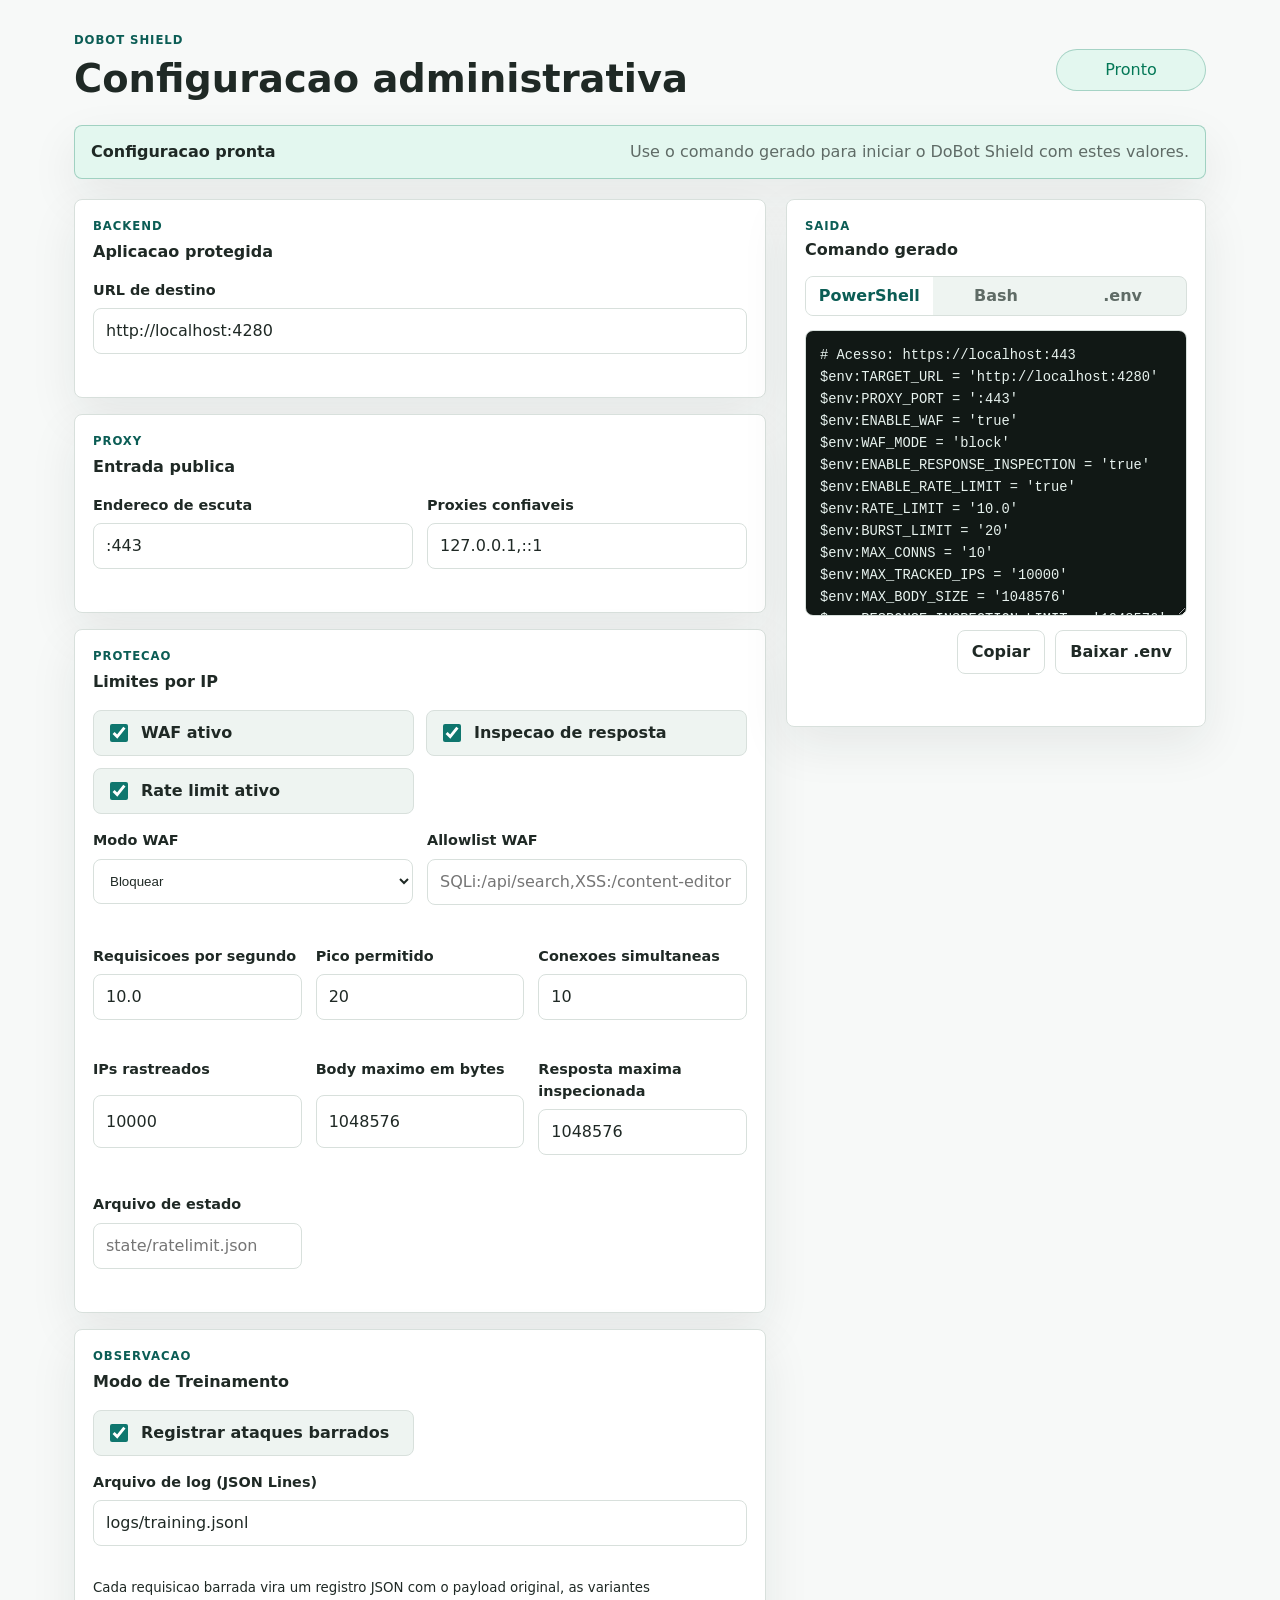
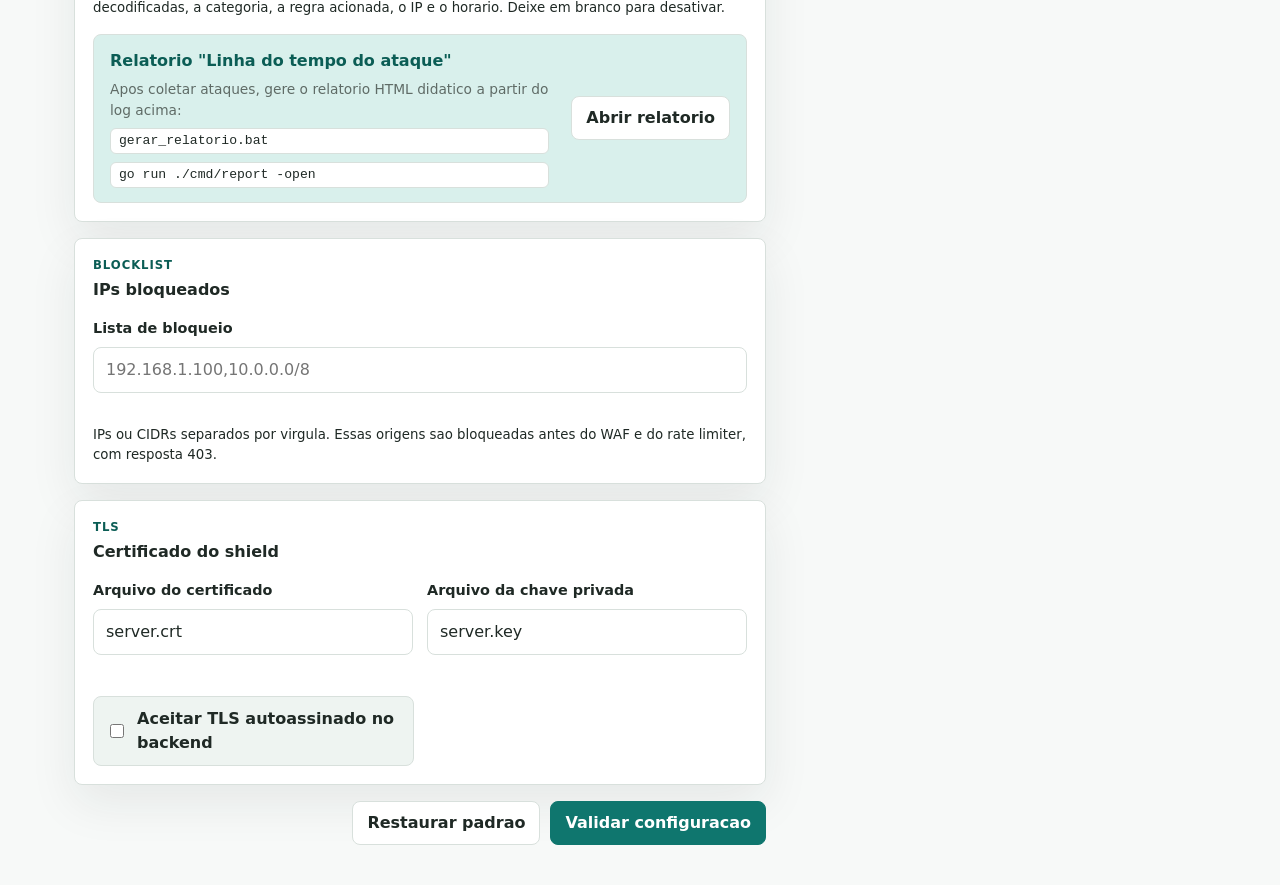
==== admin-config/index.html @ 3a7f4b9e "Initial commit - DoBotShield" ====
<!doctype html>
<html lang="pt-BR">
<head>
  <meta charset="utf-8">
  <meta name="viewport" content="width=device-width, initial-scale=1">
  <title>DoBot Shield | Configuracao administrativa</title>
  <link rel="stylesheet" href="styles/tokens.css">
  <link rel="stylesheet" href="styles/base.css">
  <link rel="stylesheet" href="styles/components.css">
</head>
<body>
  <header class="app-header">
    <div>
      <p class="eyebrow">DoBot Shield</p>
      <h1>Configuracao administrativa</h1>
    </div>
    <span class="status-pill" id="configStatus" role="status">Validando</span>
  </header>

  <main class="workspace">
    <section class="alert alert-warning" id="setupAlert" aria-live="polite">
      <strong id="alertTitle">Revise a configuracao</strong>
      <span id="alertMessage">Preencha os campos obrigatorios antes de iniciar o proxy.</span>
    </section>

    <form class="config-form" id="configForm" novalidate>
      <section class="form-section" aria-labelledby="backendTitle">
        <div class="section-heading">
          <p class="eyebrow">Backend</p>
          <h2 id="backendTitle">Aplicacao protegida</h2>
        </div>

        <label class="field" for="targetUrl">
          <span>URL de destino</span>
          <input id="targetUrl" name="targetUrl" type="url" inputmode="url" autocomplete="url" placeholder="http://192.168.1.10:80" required>
          <small class="field-error" data-error-for="targetUrl"></small>
        </label>
      </section>

      <section class="form-section" aria-labelledby="proxyTitle">
        <div class="section-heading">
          <p class="eyebrow">Proxy</p>
          <h2 id="proxyTitle">Entrada publica</h2>
        </div>

        <div class="field-grid">
          <label class="field" for="proxyPort">
            <span>Endereco de escuta</span>
            <input id="proxyPort" name="proxyPort" type="text" placeholder=":443" required>
            <small class="field-error" data-error-for="proxyPort"></small>
          </label>

          <label class="field" for="trustedProxies">
            <span>Proxies confiaveis</span>
            <input id="trustedProxies" name="trustedProxies" type="text" placeholder="127.0.0.1,::1,10.0.0.0/8" required>
            <small class="field-error" data-error-for="trustedProxies"></small>
          </label>
        </div>
      </section>

      <section class="form-section" aria-labelledby="limitsTitle">
        <div class="section-heading">
          <p class="eyebrow">Protecao</p>
          <h2 id="limitsTitle">Limites por IP</h2>
        </div>

        <div class="toggle-grid">
          <label class="toggle-field" for="enableWaf">
            <input id="enableWaf" name="enableWaf" type="checkbox">
            <span>WAF ativo</span>
          </label>

          <label class="toggle-field" for="enableResponseInspection">
            <input id="enableResponseInspection" name="enableResponseInspection" type="checkbox">
            <span>Inspecao de resposta</span>
          </label>

          <label class="toggle-field" for="enableRateLimit">
            <input id="enableRateLimit" name="enableRateLimit" type="checkbox">
            <span>Rate limit ativo</span>
          </label>
        </div>

        <div class="field-grid">
          <label class="field" for="wafMode">
            <span>Modo WAF</span>
            <select id="wafMode" name="wafMode" required>
              <option value="block">Bloquear</option>
              <option value="monitor">Somente observar</option>
              <option value="off">Desligado</option>
            </select>
            <small class="field-error" data-error-for="wafMode"></small>
          </label>

          <label class="field" for="wafAllowlist">
            <span>Allowlist WAF</span>
            <input id="wafAllowlist" name="wafAllowlist" type="text" placeholder="SQLi:/api/search,XSS:/content-editor">
            <small class="field-error" data-error-for="wafAllowlist"></small>
          </label>
        </div>

        <div class="field-grid three-columns">
          <label class="field" for="rateLimit">
            <span>Requisicoes por segundo</span>
            <input id="rateLimit" name="rateLimit" type="number" min="0.1" step="0.1" required>
            <small class="field-error" data-error-for="rateLimit"></small>
          </label>

          <label class="field" for="burstLimit">
            <span>Pico permitido</span>
            <input id="burstLimit" name="burstLimit" type="number" min="1" step="1" required>
            <small class="field-error" data-error-for="burstLimit"></small>
          </label>

          <label class="field" for="maxConns">
            <span>Conexoes simultaneas</span>
            <input id="maxConns" name="maxConns" type="number" min="1" step="1" required>
            <small class="field-error" data-error-for="maxConns"></small>
          </label>

          <label class="field" for="maxTrackedIps">
            <span>IPs rastreados</span>
            <input id="maxTrackedIps" name="maxTrackedIps" type="number" min="1" step="1" required>
            <small class="field-error" data-error-for="maxTrackedIps"></small>
          </label>

          <label class="field" for="maxBodySize">
            <span>Body maximo em bytes</span>
            <input id="maxBodySize" name="maxBodySize" type="number" min="1024" step="1024" required>
            <small class="field-error" data-error-for="maxBodySize"></small>
          </label>

          <label class="field" for="responseInspectionLimit">
            <span>Resposta maxima inspecionada</span>
            <input id="responseInspectionLimit" name="responseInspectionLimit" type="number" min="1024" step="1024" required>
            <small class="field-error" data-error-for="responseInspectionLimit"></small>
          </label>

          <label class="field" for="rateLimitStateFile">
            <span>Arquivo de estado</span>
            <input id="rateLimitStateFile" name="rateLimitStateFile" type="text" placeholder="state/ratelimit.json">
            <small class="field-error" data-error-for="rateLimitStateFile"></small>
          </label>
        </div>
      </section>

      <section class="form-section" aria-labelledby="trainingTitle">
        <div class="section-heading">
          <p class="eyebrow">Observacao</p>
          <h2 id="trainingTitle">Modo de Treinamento</h2>
        </div>

        <div class="toggle-grid">
          <label class="toggle-field" for="enableTraining">
            <input id="enableTraining" name="enableTraining" type="checkbox">
            <span>Registrar ataques barrados</span>
          </label>
        </div>

        <label class="field" for="trainingLogFile">
          <span>Arquivo de log (JSON Lines)</span>
          <input id="trainingLogFile" name="trainingLogFile" type="text" placeholder="logs/training.jsonl">
          <small class="field-error" data-error-for="trainingLogFile"></small>
          <small>Cada requisicao barrada vira um registro JSON com o payload original, as variantes
            decodificadas, a categoria, a regra acionada, o IP e o horario. Deixe em branco para desativar.</small>
        </label>

        <div class="training-help">
          <div class="training-help-text">
            <strong>Relatorio "Linha do tempo do ataque"</strong>
            <p>Apos coletar ataques, gere o relatorio HTML didatico a partir do log acima:</p>
            <code>gerar_relatorio.bat</code>
            <code>go run ./cmd/report -open</code>
          </div>
          <a class="button secondary" href="../training-report.html" target="_blank" rel="noopener">Abrir relatorio</a>
        </div>
      </section>

      <section class="form-section" aria-labelledby="blocklistTitle">
        <div class="section-heading">
          <p class="eyebrow">Blocklist</p>
          <h2 id="blocklistTitle">IPs bloqueados</h2>
        </div>

        <label class="field" for="blockedIps">
          <span>Lista de bloqueio</span>
          <input id="blockedIps" name="blockedIps" type="text" placeholder="192.168.1.100,10.0.0.0/8">
          <small class="field-error" data-error-for="blockedIps"></small>
          <small>IPs ou CIDRs separados por virgula. Essas origens sao bloqueadas antes do WAF e do rate limiter, com resposta 403.</small>
        </label>
      </section>

      <section class="form-section" aria-labelledby="tlsTitle">
        <div class="section-heading">
          <p class="eyebrow">TLS</p>
          <h2 id="tlsTitle">Certificado do shield</h2>
        </div>

        <div class="field-grid">
          <label class="field" for="certFile">
            <span>Arquivo do certificado</span>
            <input id="certFile" name="certFile" type="text" placeholder="server.crt" required>
            <small class="field-error" data-error-for="certFile"></small>
          </label>

          <label class="field" for="keyFile">
            <span>Arquivo da chave privada</span>
            <input id="keyFile" name="keyFile" type="text" placeholder="server.key" required>
            <small class="field-error" data-error-for="keyFile"></small>
          </label>
        </div>

        <div class="toggle-grid">
          <label class="toggle-field" for="insecureSkipVerify">
            <input id="insecureSkipVerify" name="insecureSkipVerify" type="checkbox">
            <span>Aceitar TLS autoassinado no backend</span>
          </label>
        </div>
      </section>

      <div class="form-actions">
        <button class="button secondary" type="button" data-action="reset">Restaurar padrao</button>
        <button class="button primary" type="submit">Validar configuracao</button>
      </div>
    </form>

    <aside class="output-panel" aria-labelledby="outputTitle">
      <div class="section-heading compact">
        <p class="eyebrow">Saida</p>
        <h2 id="outputTitle">Comando gerado</h2>
      </div>

      <div class="tabs" role="tablist" aria-label="Formato do comando">
        <button class="tab active" type="button" role="tab" aria-selected="true" data-command-tab="powershell">PowerShell</button>
        <button class="tab" type="button" role="tab" aria-selected="false" data-command-tab="bash">Bash</button>
        <button class="tab" type="button" role="tab" aria-selected="false" data-command-tab="dotenv">.env</button>
      </div>

      <textarea id="commandOutput" class="command-output" spellcheck="false" readonly></textarea>

      <div class="form-actions output-actions">
        <button class="button secondary" type="button" data-action="copy">Copiar</button>
        <button class="button secondary" type="button" data-action="download">Baixar .env</button>
      </div>

      <p class="copy-status" id="copyStatus" aria-live="polite"></p>
    </aside>
  </main>

  <script src="scripts/config-schema.js"></script>
  <script src="scripts/validators.js"></script>
  <script src="scripts/formatters.js"></script>
  <script src="scripts/storage.js"></script>
  <script src="scripts/dom.js"></script>
  <script src="scripts/clipboard.js"></script>
  <script src="scripts/download.js"></script>
  <script src="scripts/render.js"></script>
  <script src="scripts/app.js"></script>
</body>
</html>
---- admin-config/styles/tokens.css ----
:root {
  color-scheme: light;
  --bg: #f7f9f8;
  --surface: #ffffff;
  --surface-alt: #eef4f1;
  --text: #1f2925;
  --muted: #5f6b66;
  --line: #d8e0dc;
  --accent: #0f766e;
  --accent-strong: #0b5d55;
  --accent-soft: #d9f0ec;
  --warning: #a15c07;
  --warning-soft: #fff4df;
  --danger: #b42318;
  --danger-soft: #fff0ed;
  --success: #047857;
  --success-soft: #e3f7ef;
  --shadow: 0 18px 48px rgba(29, 41, 37, 0.08);
  --radius: 8px;
  --font: Inter, ui-sans-serif, system-ui, -apple-system, BlinkMacSystemFont, "Segoe UI", sans-serif;
}
---- admin-config/styles/base.css ----
* {
  box-sizing: border-box;
}

body {
  min-height: 100vh;
  margin: 0;
  background: var(--bg);
  color: var(--text);
  font-family: var(--font);
  font-size: 16px;
  line-height: 1.5;
}

button,
input,
textarea {
  font: inherit;
}

button {
  cursor: pointer;
}

.app-header {
  display: flex;
  align-items: center;
  justify-content: space-between;
  gap: 24px;
  max-width: 1180px;
  margin: 0 auto;
  padding: 32px 24px 18px;
}

h1,
h2,
p {
  margin: 0;
}

h1 {
  font-size: clamp(1.9rem, 3vw, 2.6rem);
  font-weight: 750;
  letter-spacing: 0;
}

h2 {
  font-size: 1rem;
  font-weight: 720;
  letter-spacing: 0;
}

.eyebrow {
  color: var(--accent-strong);
  font-size: 0.73rem;
  font-weight: 800;
  letter-spacing: 0.08em;
  text-transform: uppercase;
}

.workspace {
  display: grid;
  grid-template-columns: minmax(0, 1fr) minmax(320px, 420px);
  gap: 20px;
  max-width: 1180px;
  margin: 0 auto;
  padding: 0 24px 40px;
}

.alert {
  grid-column: 1 / -1;
}

.config-form {
  display: grid;
  gap: 16px;
}

@media (max-width: 920px) {
  .app-header {
    align-items: flex-start;
    flex-direction: column;
  }

  .workspace {
    grid-template-columns: 1fr;
  }
}

@media (max-width: 640px) {
  body {
    font-size: 15px;
  }

  .app-header,
  .workspace {
    padding-left: 16px;
    padding-right: 16px;
  }
}
---- admin-config/styles/components.css ----
.status-pill {
  border: 1px solid var(--line);
  border-radius: 999px;
  background: var(--surface);
  color: var(--muted);
  min-width: 150px;
  padding: 8px 14px;
  text-align: center;
  white-space: nowrap;
}

.status-pill.ready {
  border-color: rgba(4, 120, 87, 0.28);
  background: var(--success-soft);
  color: var(--success);
}

.status-pill.needs-review {
  border-color: rgba(161, 92, 7, 0.28);
  background: var(--warning-soft);
  color: var(--warning);
}

.alert {
  display: flex;
  align-items: center;
  justify-content: space-between;
  gap: 16px;
  border: 1px solid var(--line);
  border-radius: var(--radius);
  background: var(--surface);
  padding: 14px 16px;
  box-shadow: var(--shadow);
}

.alert strong {
  flex: 0 0 auto;
}

.alert span {
  color: var(--muted);
  text-align: right;
}

.alert-warning {
  border-color: rgba(161, 92, 7, 0.3);
  background: var(--warning-soft);
}

.alert-success {
  border-color: rgba(4, 120, 87, 0.3);
  background: var(--success-soft);
}

.alert-danger {
  border-color: rgba(180, 35, 24, 0.28);
  background: var(--danger-soft);
}

.form-section,
.output-panel {
  border: 1px solid var(--line);
  border-radius: var(--radius);
  background: var(--surface);
  box-shadow: var(--shadow);
}

.form-section {
  display: grid;
  gap: 16px;
  padding: 18px;
}

.output-panel {
  align-self: start;
  display: grid;
  gap: 14px;
  padding: 18px;
  position: sticky;
  top: 18px;
}

.section-heading {
  display: grid;
  gap: 4px;
}

.section-heading.compact {
  gap: 2px;
}

.field-grid {
  display: grid;
  grid-template-columns: repeat(2, minmax(0, 1fr));
  gap: 14px;
}

.field-grid.three-columns {
  grid-template-columns: repeat(3, minmax(0, 1fr));
}

.toggle-grid {
  display: grid;
  grid-template-columns: repeat(2, minmax(0, 1fr));
  gap: 12px;
}

.toggle-field {
  display: flex;
  align-items: center;
  gap: 10px;
  min-height: 44px;
  border: 1px solid var(--line);
  border-radius: var(--radius);
  background: var(--surface-alt);
  padding: 10px 12px;
  color: var(--text);
  font-weight: 720;
}

.toggle-field input {
  width: 18px;
  height: 18px;
  accent-color: var(--accent);
}

.field {
  display: grid;
  gap: 7px;
}

.field span {
  color: var(--text);
  font-size: 0.9rem;
  font-weight: 680;
}

.field input,
.field select {
  width: 100%;
  min-height: 44px;
  border: 1px solid var(--line);
  border-radius: var(--radius);
  background: #ffffff;
  color: var(--text);
  padding: 10px 12px;
  outline: none;
}

.field input:focus,
.field select:focus {
  border-color: var(--accent);
  box-shadow: 0 0 0 3px rgba(15, 118, 110, 0.14);
}

.field input.invalid,
.field select.invalid {
  border-color: var(--danger);
}

.field-error {
  min-height: 18px;
  color: var(--danger);
  font-size: 0.78rem;
}

.form-actions {
  display: flex;
  align-items: center;
  justify-content: flex-end;
  gap: 10px;
}

.button {
  min-height: 42px;
  border: 1px solid var(--line);
  border-radius: var(--radius);
  padding: 9px 14px;
  font-weight: 720;
}

.button.primary {
  border-color: var(--accent);
  background: var(--accent);
  color: #ffffff;
}

.button.primary:hover {
  background: var(--accent-strong);
}

.button.secondary {
  background: var(--surface);
  color: var(--text);
}

.button.secondary:hover {
  background: var(--surface-alt);
}

.tabs {
  display: grid;
  grid-template-columns: repeat(3, 1fr);
  overflow: hidden;
  border: 1px solid var(--line);
  border-radius: var(--radius);
  background: var(--surface-alt);
}

.tab {
  min-height: 38px;
  border: 0;
  background: transparent;
  color: var(--muted);
  font-weight: 700;
}

.tab.active {
  background: var(--surface);
  color: var(--accent-strong);
}

.command-output {
  width: 100%;
  min-height: 286px;
  resize: vertical;
  border: 1px solid var(--line);
  border-radius: var(--radius);
  background: #111815;
  color: #e8f3ef;
  padding: 14px;
  font-family: "Cascadia Code", "Consolas", monospace;
  font-size: 0.86rem;
  line-height: 1.6;
}

.copy-status {
  min-height: 20px;
  color: var(--muted);
  font-size: 0.86rem;
  text-align: right;
}

.training-help {
  display: flex;
  align-items: center;
  justify-content: space-between;
  gap: 16px;
  border: 1px solid var(--line);
  border-radius: var(--radius);
  background: var(--accent-soft);
  padding: 14px 16px;
}

.training-help-text {
  display: grid;
  gap: 6px;
}

.training-help-text strong {
  color: var(--accent-strong);
}

.training-help-text p {
  margin: 0;
  color: var(--muted);
  font-size: 0.86rem;
}

.training-help code {
  display: inline-block;
  margin: 2px 6px 0 0;
  padding: 2px 8px;
  border: 1px solid var(--line);
  border-radius: 6px;
  background: var(--surface);
  color: var(--text);
  font-family: "Cascadia Code", "Consolas", monospace;
  font-size: 0.82rem;
}

.training-help .button {
  flex: 0 0 auto;
  display: inline-flex;
  align-items: center;
  white-space: nowrap;
  text-decoration: none;
}

@media (max-width: 720px) {
  .training-help {
    flex-direction: column;
    align-items: stretch;
  }
}

@media (max-width: 720px) {
  .alert {
    align-items: flex-start;
    flex-direction: column;
  }

  .alert span {
    text-align: left;
  }

  .field-grid,
  .field-grid.three-columns,
  .toggle-grid {
    grid-template-columns: 1fr;
  }

  .output-panel {
    position: static;
  }

  .form-actions {
    align-items: stretch;
    flex-direction: column;
  }

  .button {
    width: 100%;
  }
}
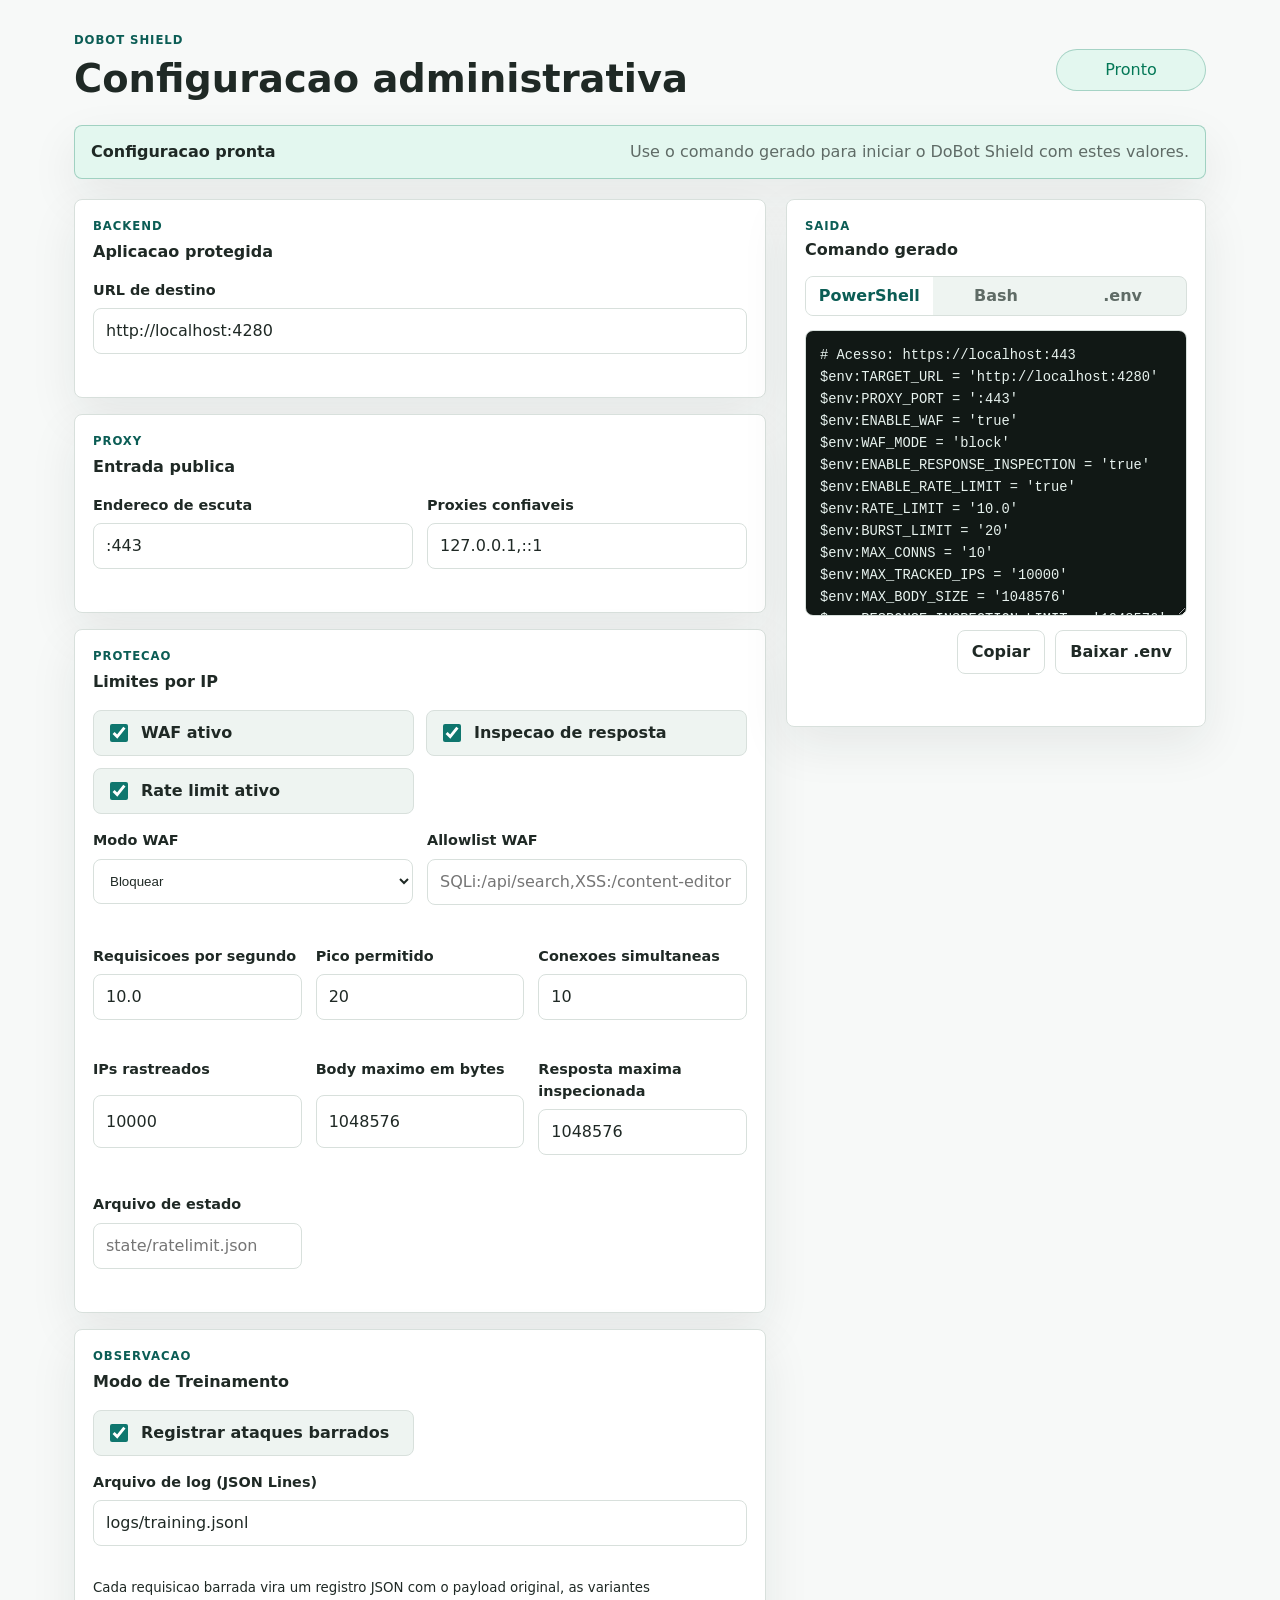
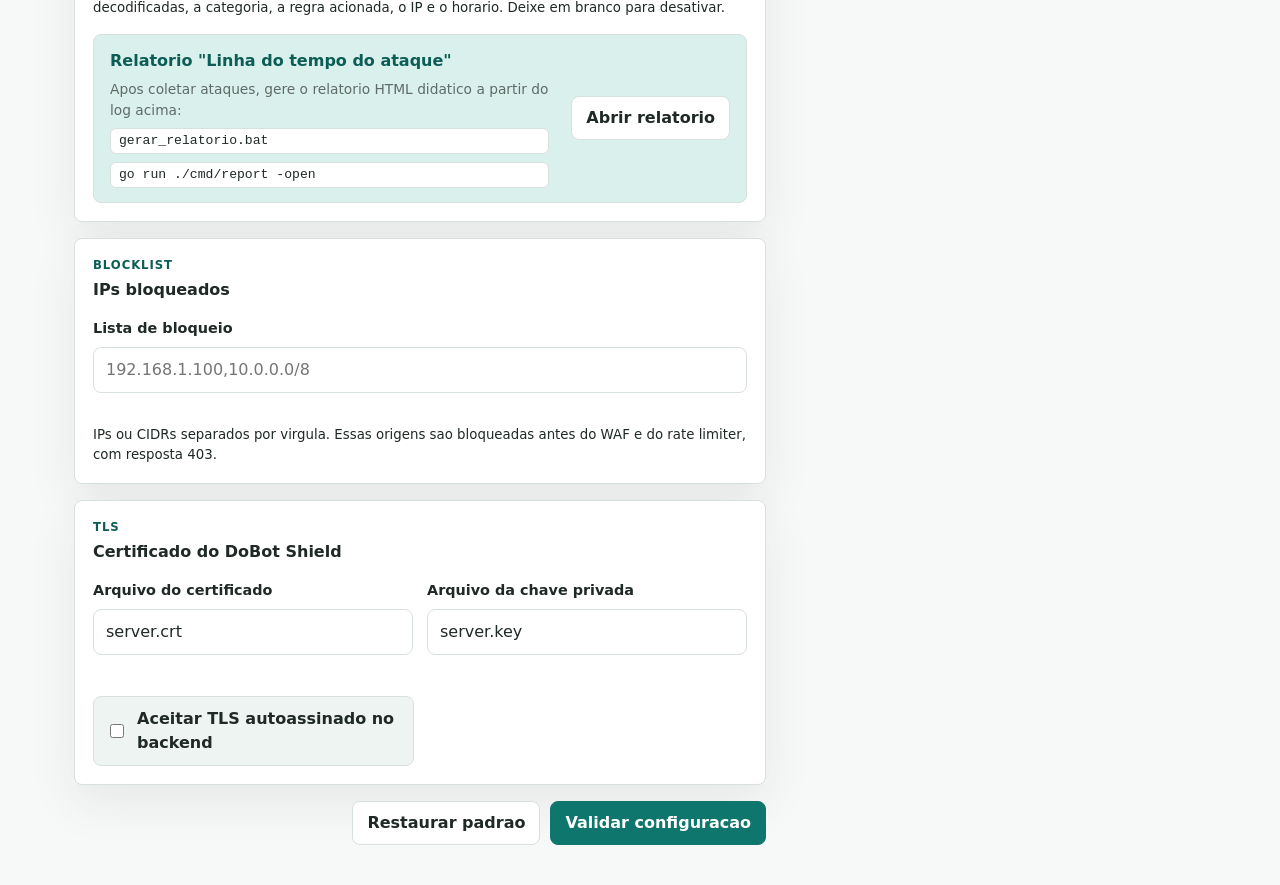
==== commit 9825feb3: "fix: padronizar nomenclatura para DoBot Shield e ajustar texto do relatorio" ====
--- a/admin-config/index.html
+++ b/admin-config/index.html
@@ -193,7 +193,7 @@
       <section class="form-section" aria-labelledby="tlsTitle">
         <div class="section-heading">
           <p class="eyebrow">TLS</p>
-          <h2 id="tlsTitle">Certificado do shield</h2>
+          <h2 id="tlsTitle">Certificado do DoBot Shield</h2>
         </div>
 
         <div class="field-grid">
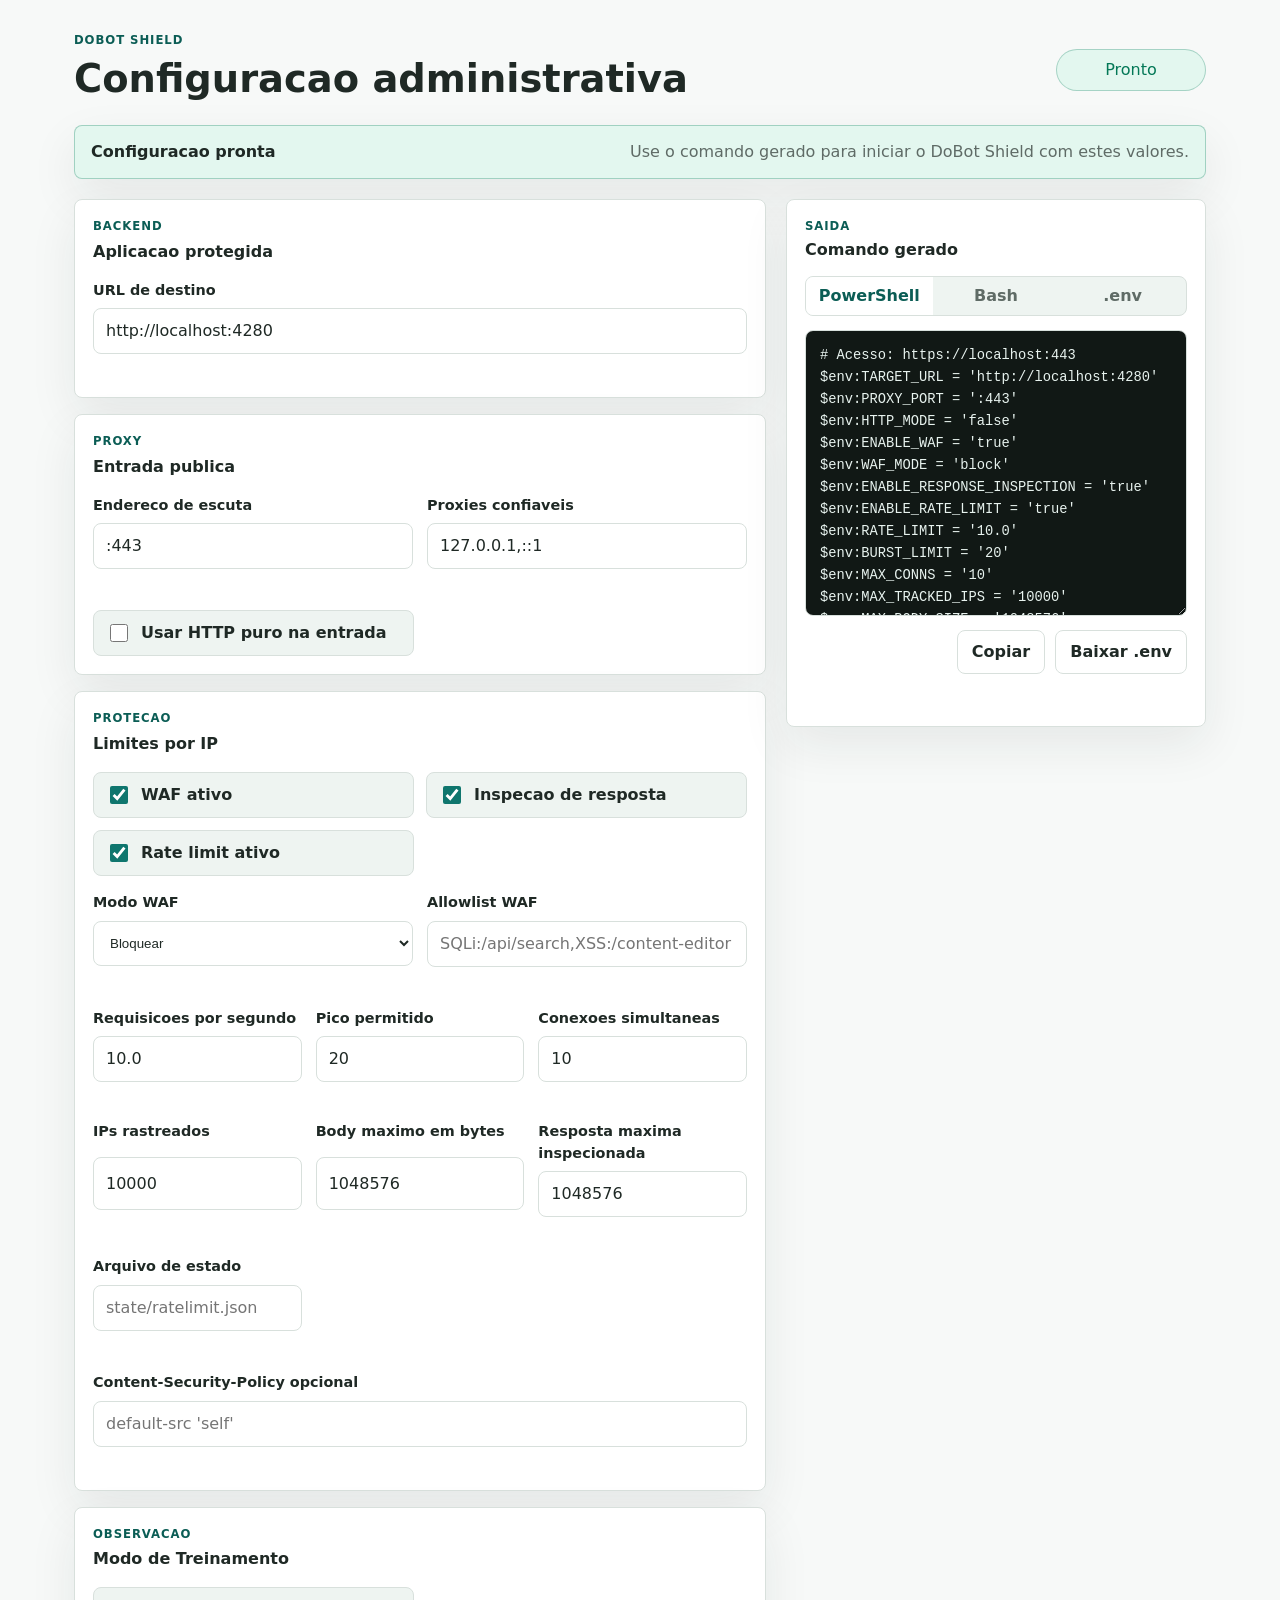
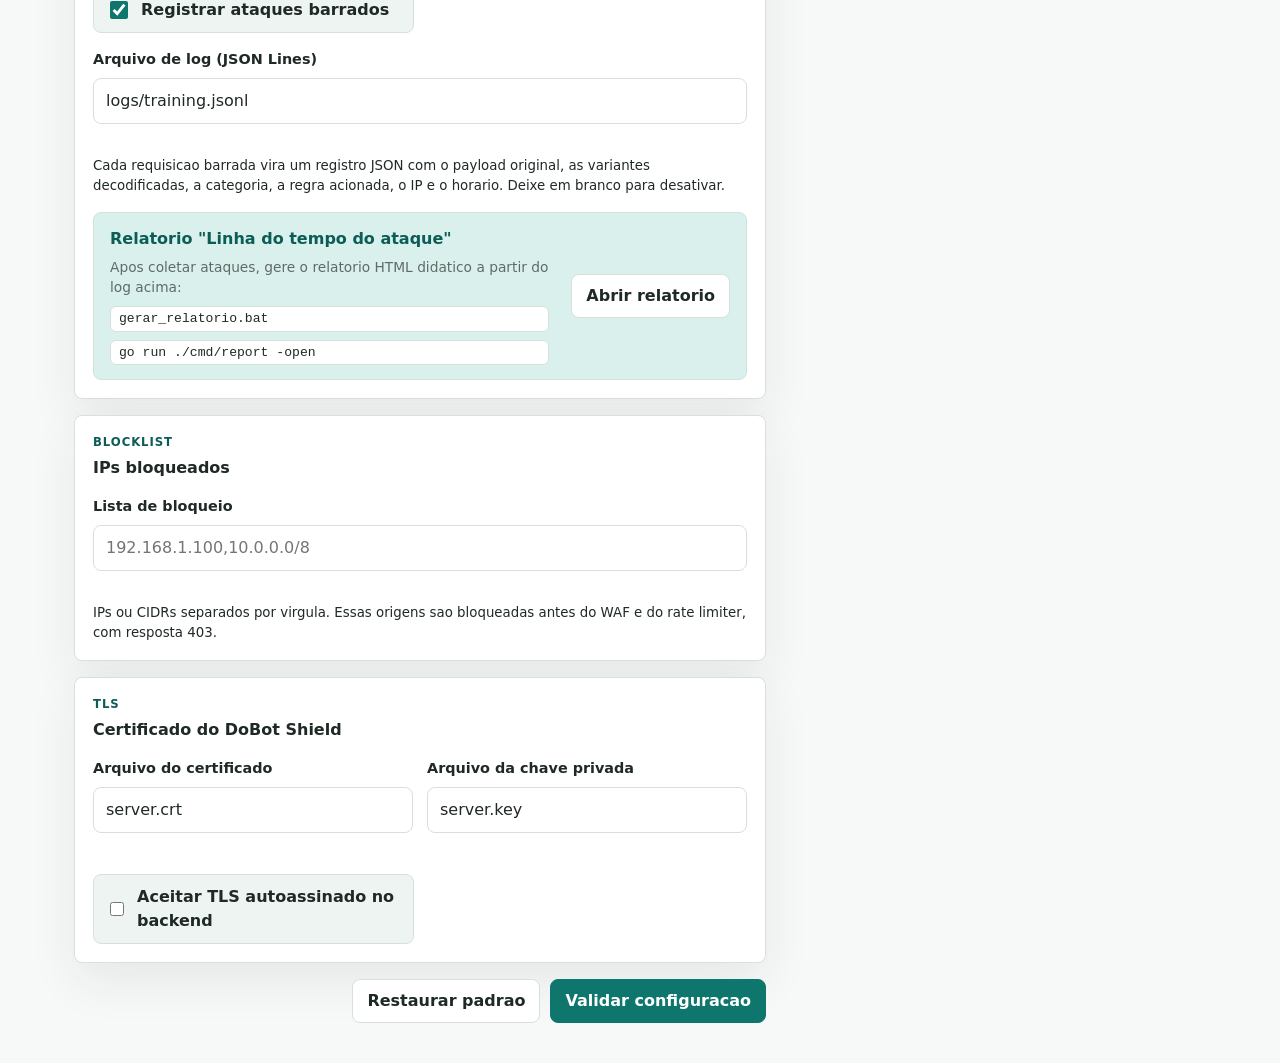
==== commit 96684c15: "feat: publica validação final sem testes manuais" ====
--- a/admin-config/index.html
+++ b/admin-config/index.html
@@ -56,6 +56,13 @@
             <small class="field-error" data-error-for="trustedProxies"></small>
           </label>
         </div>
+
+        <div class="toggle-grid">
+          <label class="toggle-field" for="httpMode">
+            <input id="httpMode" name="httpMode" type="checkbox">
+            <span>Usar HTTP puro na entrada</span>
+          </label>
+        </div>
       </section>
 
       <section class="form-section" aria-labelledby="limitsTitle">
@@ -142,6 +149,12 @@
             <small class="field-error" data-error-for="rateLimitStateFile"></small>
           </label>
         </div>
+
+        <label class="field" for="contentSecurityPolicy">
+          <span>Content-Security-Policy opcional</span>
+          <input id="contentSecurityPolicy" name="contentSecurityPolicy" type="text" placeholder="default-src 'self'">
+          <small class="field-error" data-error-for="contentSecurityPolicy"></small>
+        </label>
       </section>
 
       <section class="form-section" aria-labelledby="trainingTitle">
